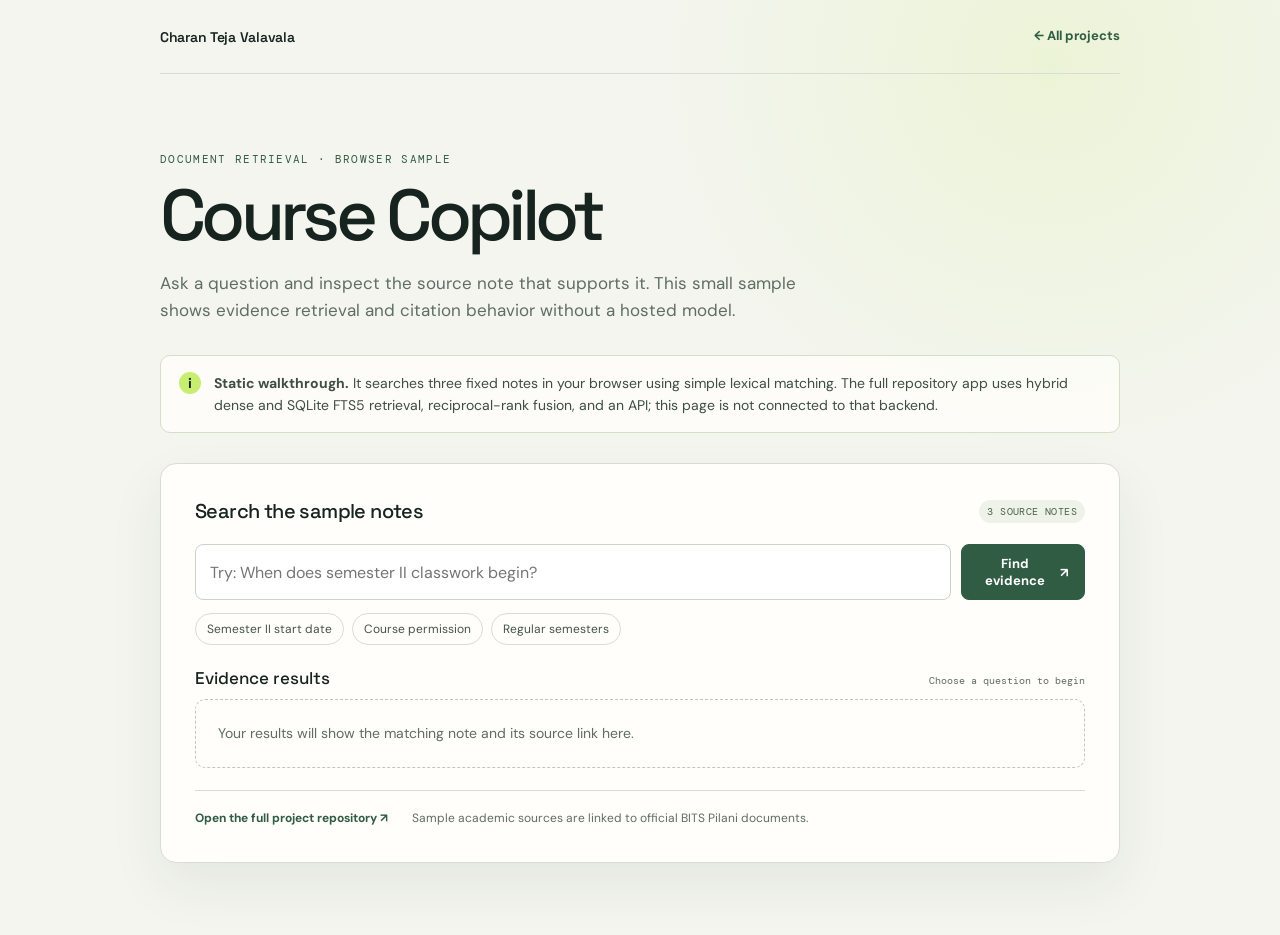
==== demos/course-copilot/index.html @ ea82d7a1 "Add sample project walkthroughs" ====
<!doctype html>
<html lang="en">
  <head>
    <meta charset="utf-8">
    <meta name="viewport" content="width=device-width, initial-scale=1">
    <meta name="description" content="A browser-only sample walkthrough of Course Copilot's source-grounded document retrieval experience.">
    <title>Course Copilot — Sample Walkthrough</title>
    <link rel="preconnect" href="https://fonts.googleapis.com">
    <link rel="preconnect" href="https://fonts.gstatic.com" crossorigin>
    <link href="https://fonts.googleapis.com/css2?family=DM+Mono:wght@400;500&amp;family=DM+Sans:wght@400;500;600;700&amp;family=Space+Grotesk:wght@400;500;600&amp;display=swap" rel="stylesheet">
    <link rel="stylesheet" href="../demo.css">
    <script src="app.js" defer></script>
  </head>
  <body>
    <div class="demo-wrap">
      <header class="demo-header">
        <a class="demo-brand" href="../../">Charan Teja Valavala</a>
        <a class="demo-back" href="../../#work">← All projects</a>
      </header>
      <main class="demo-main">
        <p class="eyebrow">Document retrieval · Browser sample</p>
        <h1>Course Copilot</h1>
        <p class="demo-intro">Ask a question and inspect the source note that supports it. This small sample shows evidence retrieval and citation behavior without a hosted model.</p>
        <div class="notice"><span class="notice-mark" aria-hidden="true">i</span><span><strong>Static walkthrough.</strong> It searches three fixed notes in your browser using simple lexical matching. The full repository app uses hybrid dense and SQLite FTS5 retrieval, reciprocal-rank fusion, and an API; this page is not connected to that backend.</span></div>
        <section class="demo-panel" aria-labelledby="panel-title">
          <div class="panel-top"><h2 id="panel-title" class="panel-title">Search the sample notes</h2><span class="demo-label">3 SOURCE NOTES</span></div>
          <form class="demo-form" id="search-form">
            <label class="sr-only" for="question">Question</label>
            <input class="demo-input" id="question" name="question" autocomplete="off" placeholder="Try: When does semester II classwork begin?" required>
            <button class="demo-button" type="submit">Find evidence <span aria-hidden="true">↗</span></button>
          </form>
          <div class="suggestions" aria-label="Suggested questions">
            <button class="suggestion" type="button" data-query="When does semester II classwork begin?">Semester II start date</button>
            <button class="suggestion" type="button" data-query="What does course registration require?">Course permission</button>
            <button class="suggestion" type="button" data-query="How many regular semesters are there?">Regular semesters</button>
          </div>
          <div class="results-head"><h2 id="result-title">Evidence results</h2><span id="result-count">Choose a question to begin</span></div>
          <div class="result-list" id="results" aria-live="polite"><div class="empty-state">Your results will show the matching note and its source link here.</div></div>
          <div class="demo-footer"><a href="https://github.com/charanvalavala/course-copilot" target="_blank" rel="noopener noreferrer">Open the full project repository ↗</a><span>Sample academic sources are linked to official BITS Pilani documents.</span></div>
        </section>
      </main>
    </div>
  </body>
</html>
---- demos/demo.css ----
:root {
  color-scheme: light;
  --page: #f4f5ef;
  --panel: #fffefa;
  --ink: #17231f;
  --muted: #5f6d64;
  --line: #d8ddd4;
  --green: #315c44;
  --accent: #c7ee70;
  --mono: "DM Mono", monospace;
  --sans: "DM Sans", sans-serif;
  --display: "Space Grotesk", sans-serif;
}

* { box-sizing: border-box; }

body {
  min-width: 320px;
  margin: 0;
  background:
    radial-gradient(circle at 82% 7%, rgb(199 238 112 / 19%), transparent 25rem),
    var(--page);
  color: var(--ink);
  font: 16px / 1.6 var(--sans);
  -webkit-font-smoothing: antialiased;
}

a { color: inherit; text-decoration: none; }
a:focus-visible, button:focus-visible, input:focus-visible, select:focus-visible {
  outline: 3px solid #536aff;
  outline-offset: 3px;
}

.demo-wrap { width: min(960px, calc(100% - 40px)); margin: 0 auto; }
.demo-header { display: flex; min-height: 74px; align-items: center; justify-content: space-between; border-bottom: 1px solid var(--line); }
.demo-brand { font: 600 14px var(--display); letter-spacing: -.02em; }
.demo-back { color: var(--green); font-size: 13px; font-weight: 700; }
.demo-main { padding: clamp(36px, 7vw, 78px) 0 72px; }
.eyebrow { margin: 0 0 12px; color: var(--green); font: 11px var(--mono); letter-spacing: .12em; text-transform: uppercase; }
h1 { max-width: 760px; margin: 0; font: 500 clamp(42px, 8vw, 72px) / 1.03 var(--display); letter-spacing: -.065em; }
.demo-intro { max-width: 660px; margin: 18px 0 0; color: var(--muted); font-size: 17px; }
.notice { display: flex; gap: 13px; align-items: flex-start; margin: 30px 0; padding: 16px 18px; border: 1px solid #d4dfc7; border-radius: 10px; background: rgb(255 254 250 / 82%); color: #3e4e43; font-size: 14px; }
.notice-mark { display: grid; width: 22px; height: 22px; flex: 0 0 auto; place-items: center; border-radius: 50%; background: var(--accent); color: var(--ink); font-weight: 700; }
.demo-panel { padding: clamp(20px, 4vw, 34px); border: 1px solid var(--line); border-radius: 16px; background: var(--panel); box-shadow: 0 22px 55px rgb(33 49 40 / 7%); }
.panel-top { display: flex; gap: 12px; align-items: center; justify-content: space-between; margin-bottom: 20px; }
.panel-title { margin: 0; font: 500 20px var(--display); letter-spacing: -.03em; }
.demo-label { padding: 5px 8px; border-radius: 99px; background: #eef2e9; color: #48604e; font: 10px var(--mono); letter-spacing: .04em; white-space: nowrap; }
.demo-form { display: flex; gap: 10px; }
.demo-input, .demo-select { width: 100%; min-width: 0; min-height: 48px; padding: 11px 14px; border: 1px solid #cbd4cb; border-radius: 8px; background: white; color: var(--ink); font: inherit; }
.demo-button { display: inline-flex; min-height: 46px; align-items: center; justify-content: center; gap: 8px; padding: 10px 16px; border: 1px solid var(--green); border-radius: 8px; background: var(--green); color: white; font: 700 13px var(--sans); cursor: pointer; transition: transform 180ms ease, background-color 180ms ease, box-shadow 180ms ease; }
.demo-button:hover { transform: translateY(-2px); background: #244632; box-shadow: 0 6px 14px rgb(36 70 50 / 13%); }
.demo-button.secondary { border-color: var(--line); background: white; color: var(--ink); }
.demo-button.secondary:hover { background: #f2f4ee; }
.demo-button.danger { border-color: #a5473d; background: #a5473d; }
.suggestions { display: flex; flex-wrap: wrap; gap: 8px; margin: 13px 0 22px; }
.suggestion { padding: 7px 11px; border: 1px solid var(--line); border-radius: 99px; background: transparent; color: #45544a; font: 12px var(--sans); cursor: pointer; transition: background-color 160ms ease, border-color 160ms ease; }
.suggestion:hover { border-color: #9eae9c; background: #f0f3ec; }
.results-head { display: flex; align-items: baseline; justify-content: space-between; gap: 12px; margin: 22px 0 10px; }
.results-head h2 { margin: 0; font: 500 17px var(--display); }
.results-head span { color: var(--muted); font: 10px var(--mono); }
.result-list { display: grid; gap: 10px; }
.result-card { padding: 16px; border: 1px solid var(--line); border-radius: 10px; background: white; animation: reveal-card 260ms ease-out both; }
.result-meta { display: flex; flex-wrap: wrap; gap: 8px 12px; align-items: center; color: var(--muted); font: 10px var(--mono); }
.result-card h3 { margin: 7px 0 5px; font: 600 16px var(--display); }
.result-card p { margin: 0; color: #35453c; font-size: 14px; line-height: 1.65; }
.result-card a { display: inline-block; margin-top: 11px; color: var(--green); font-size: 12px; font-weight: 700; }
.empty-state { padding: 22px; border: 1px dashed #bdc8bd; border-radius: 10px; color: var(--muted); font-size: 14px; }
.split { display: grid; grid-template-columns: 1.1fr .9fr; gap: 16px; }
.data-block { padding: 18px; border: 1px solid var(--line); border-radius: 10px; background: white; }
.data-block h2 { margin: 0 0 13px; font: 500 18px var(--display); }
.data-block p { margin: 0; color: #35453c; font-size: 14px; }
.data-block dl { display: grid; gap: 9px; margin: 0; }
.data-block dl div { display: flex; gap: 12px; justify-content: space-between; border-bottom: 1px solid #edf0e9; padding-bottom: 8px; font-size: 13px; }
.data-block dt { color: var(--muted); }
.data-block dd { margin: 0; font-weight: 700; text-align: right; }
.scenario-summary { margin: 0 0 14px; color: var(--muted); }
.decision-row { display: flex; flex-wrap: wrap; gap: 10px; margin-top: 17px; }
.trace { display: grid; gap: 9px; margin: 0; padding: 0; list-style: none; }
.trace li { display: grid; grid-template-columns: 76px 1fr; gap: 10px; font-size: 13px; }
.trace time { color: var(--muted); font: 10px var(--mono); }
.trace span { color: #34443a; }
.demo-footer { display: flex; flex-wrap: wrap; gap: 12px 24px; margin-top: 22px; padding-top: 18px; border-top: 1px solid var(--line); color: var(--muted); font-size: 12px; }
.demo-footer a { color: var(--green); font-weight: 700; }
.sr-only { position: absolute; width: 1px; height: 1px; padding: 0; margin: -1px; overflow: hidden; clip: rect(0, 0, 0, 0); white-space: nowrap; border: 0; }

@keyframes reveal-card { from { opacity: 0; transform: translateY(6px); } to { opacity: 1; transform: translateY(0); } }

@media (max-width: 640px) {
  .demo-wrap { width: min(100% - 28px, 960px); }
  .demo-header { min-height: 62px; }
  .demo-brand { font-size: 12px; }
  .demo-back { font-size: 12px; }
  .demo-intro { font-size: 15px; }
  .notice { font-size: 13px; }
  .panel-top { align-items: flex-start; flex-direction: column; }
  .demo-form { align-items: stretch; flex-direction: column; }
  .demo-button { width: 100%; }
  .split { grid-template-columns: 1fr; }
  .results-head { align-items: flex-start; flex-direction: column; gap: 4px; }
}

@media (prefers-reduced-motion: reduce) {
  *, *::before, *::after { scroll-behavior: auto !important; animation-duration: .01ms !important; animation-iteration-count: 1 !important; transition-duration: .01ms !important; }
}
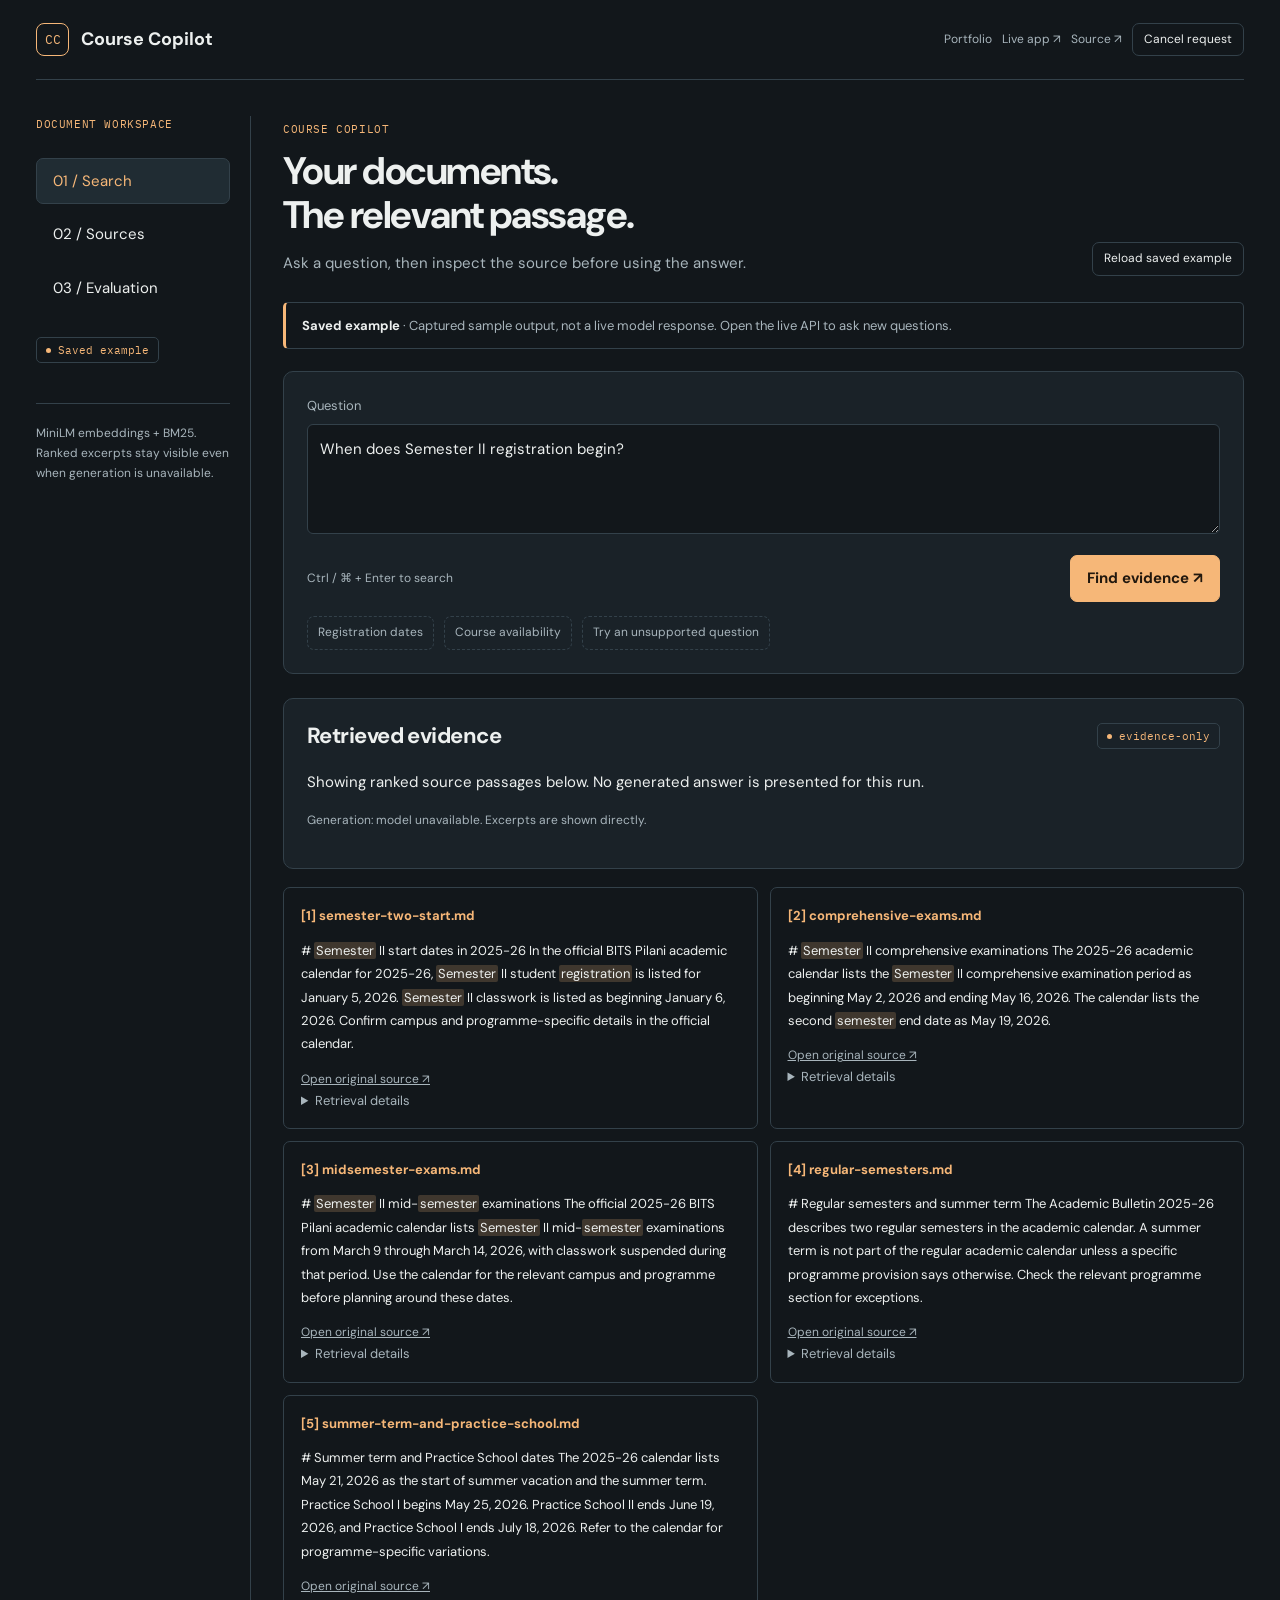
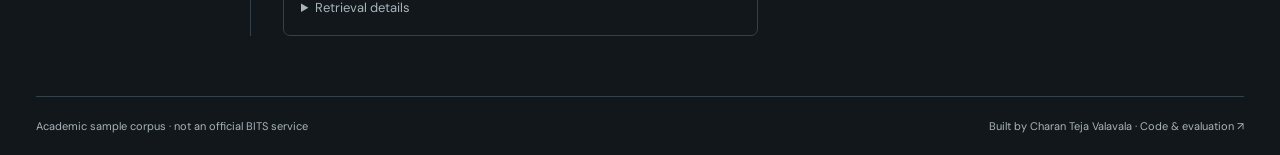
==== commit e94b1fb8: "Revamp portfolio with actual app captures, interactive previews and instant saved demos" ====
--- a/demos/course-copilot/index.html
+++ b/demos/course-copilot/index.html
@@ -1,44 +1,182 @@
 <!doctype html>
 <html lang="en">
   <head>
-    <meta charset="utf-8">
-    <meta name="viewport" content="width=device-width, initial-scale=1">
-    <meta name="description" content="A browser-only sample walkthrough of Course Copilot's source-grounded document retrieval experience.">
-    <title>Course Copilot — Sample Walkthrough</title>
-    <link rel="preconnect" href="https://fonts.googleapis.com">
-    <link rel="preconnect" href="https://fonts.gstatic.com" crossorigin>
-    <link href="https://fonts.googleapis.com/css2?family=DM+Mono:wght@400;500&amp;family=DM+Sans:wght@400;500;600;700&amp;family=Space+Grotesk:wght@400;500;600&amp;display=swap" rel="stylesheet">
-    <link rel="stylesheet" href="../demo.css">
-    <script src="app.js" defer></script>
+    <meta charset="utf-8" />
+    <meta name="viewport" content="width=device-width, initial-scale=1" />
+    <meta name="theme-color" content="#12171b" />
+    <title>Course Copilot | Charan Teja Valavala</title>
+    <link rel="stylesheet" href="./styles.css" />
   </head>
-  <body>
-    <div class="demo-wrap">
-      <header class="demo-header">
-        <a class="demo-brand" href="../../">Charan Teja Valavala</a>
-        <a class="demo-back" href="../../#work">← All projects</a>
+  <body data-saved="true" style="--accent: #f6b778">
+    <div class="shell">
+      <header>
+        <a href="#main" class="brand"
+          ><span class="logo">CC</span>Course Copilot</a
+        >
+        <nav>
+          <a class="optional" href="https://charanvalavala.github.io"
+            >Portfolio</a
+          ><a
+            href="https://charan-course-copilot.onrender.com"
+            target="_blank"
+            rel="noopener"
+            >Live app ↗</a
+          ><a
+            class="optional"
+            href="https://github.com/charanvalavala/course-copilot"
+            target="_blank"
+            rel="noopener"
+            >Source ↗</a
+          ><button id="cancel" class="small">Cancel request</button>
+        </nav>
       </header>
-      <main class="demo-main">
-        <p class="eyebrow">Document retrieval · Browser sample</p>
-        <h1>Course Copilot</h1>
-        <p class="demo-intro">Ask a question and inspect the source note that supports it. This small sample shows evidence retrieval and citation behavior without a hosted model.</p>
-        <div class="notice"><span class="notice-mark" aria-hidden="true">i</span><span><strong>Static walkthrough.</strong> It searches three fixed notes in your browser using simple lexical matching. The full repository app uses hybrid dense and SQLite FTS5 retrieval, reciprocal-rank fusion, and an API; this page is not connected to that backend.</span></div>
-        <section class="demo-panel" aria-labelledby="panel-title">
-          <div class="panel-top"><h2 id="panel-title" class="panel-title">Search the sample notes</h2><span class="demo-label">3 SOURCE NOTES</span></div>
-          <form class="demo-form" id="search-form">
-            <label class="sr-only" for="question">Question</label>
-            <input class="demo-input" id="question" name="question" autocomplete="off" placeholder="Try: When does semester II classwork begin?" required>
-            <button class="demo-button" type="submit">Find evidence <span aria-hidden="true">↗</span></button>
-          </form>
-          <div class="suggestions" aria-label="Suggested questions">
-            <button class="suggestion" type="button" data-query="When does semester II classwork begin?">Semester II start date</button>
-            <button class="suggestion" type="button" data-query="What does course registration require?">Course permission</button>
-            <button class="suggestion" type="button" data-query="How many regular semesters are there?">Regular semesters</button>
+      <main id="main">
+        <div class="workspace">
+          <aside class="rail">
+            <div class="eyebrow">Document workspace</div>
+            <nav>
+              <button class="active" aria-pressed="true" data-panel="ask">
+                01 / Search</button
+              ><button aria-pressed="false" data-panel="sources">
+                02 / Sources</button
+              ><button aria-pressed="false" data-panel="eval">
+                03 / Evaluation
+              </button>
+            </nav>
+            <span id="health" class="badge">Connecting</span>
+            <div class="rail-note">
+              <p class="quiet">
+                MiniLM embeddings + BM25. Ranked excerpts stay visible even when
+                generation is unavailable.
+              </p>
+            </div>
+          </aside>
+          <div>
+            <div class="page-title">
+              <div>
+                <span class="eyebrow">Course Copilot</span>
+                <h1>Your documents.<br />The relevant passage.</h1>
+                <p>
+                  Ask a question, then inspect the source before using the
+                  answer.
+                </p>
+              </div>
+              <button id="saved" class="small">View saved example ↗</button>
+            </div>
+            <div id="mode" class="notice">
+              Live document search. The saved example works without the API.
+            </div>
+            <section data-view="ask">
+              <div class="panel">
+                <label for="question">Question</label
+                ><textarea
+                  id="question"
+                  placeholder="When does Semester II registration begin?"
+                ></textarea>
+                <div class="ask-actions">
+                  <span>Ctrl / ⌘ + Enter to search</span
+                  ><button id="ask" class="primary">Find evidence ↗</button>
+                </div>
+                <div class="samples">
+                  <button
+                    data-question="When does Semester II registration begin?"
+                  >
+                    Registration dates</button
+                  ><button
+                    data-question="Does a bulletin listing guarantee a course will be offered?"
+                  >
+                    Course availability</button
+                  ><button
+                    data-question="What is the weather forecast tomorrow?"
+                  >
+                    Try an unsupported question
+                  </button>
+                </div>
+              </div>
+              <div id="results" class="result" aria-live="polite">
+                <div class="empty">
+                  <div class="big">⌕</div>
+                  <h2>Start with a question.</h2>
+                  <p>The answer mode and source passages will appear here.</p>
+                </div>
+              </div>
+            </section>
+            <section data-view="sources" hidden>
+              <div class="panel">
+                <div class="panel-head">
+                  <h2>Source library</h2>
+                  <span id="doc-count" class="badge">Sources</span>
+                </div>
+                <div id="documents"></div>
+                <div id="upload-area">
+                  <label for="upload"
+                    >Add a PDF, TXT or Markdown file, up to 8 MB</label
+                  ><input
+                    class="file-input"
+                    id="upload"
+                    type="file"
+                    accept=".pdf,.txt,.md"
+                  /><button id="seed" class="small">Load sample sources</button>
+                </div>
+                <p class="mode-note">
+                  Text PDFs only. Use documents you have permission to process.
+                  Public demos disable uploads and deletion.
+                </p>
+              </div>
+            </section>
+            <section data-view="eval" hidden>
+              <div class="panel">
+                <div class="panel-head">
+                  <h2>Retrieval evaluation</h2>
+                  <button id="evaluate" class="primary">
+                    Run live evaluation
+                  </button>
+                </div>
+                <p class="quiet">
+                  The original set has 52 answerable questions and 15
+                  out-of-scope prompts. These scores measure source retrieval,
+                  not generated-answer correctness.
+                </p>
+                <div id="metrics"></div>
+                <details>
+                  <summary>Challenge benchmark &amp; methodology</summary>
+                  <div id="challenge"></div>
+                  <p class="quiet">
+                    The separate challenge uses fictional policy documents,
+                    passage-level labels, archived versions, ambiguity and
+                    out-of-scope prompts. It is manually authored, not an
+                    independent user study.
+                  </p>
+                </details>
+                <label for="eval-upload">Evaluate your own JSONL set</label
+                ><input id="eval-upload" type="file" accept=".jsonl" /><button
+                  id="custom-eval"
+                  class="small"
+                >
+                  Run uploaded set
+                </button>
+              </div>
+            </section>
           </div>
-          <div class="results-head"><h2 id="result-title">Evidence results</h2><span id="result-count">Choose a question to begin</span></div>
-          <div class="result-list" id="results" aria-live="polite"><div class="empty-state">Your results will show the matching note and its source link here.</div></div>
-          <div class="demo-footer"><a href="https://github.com/charanvalavala/course-copilot" target="_blank" rel="noopener noreferrer">Open the full project repository ↗</a><span>Sample academic sources are linked to official BITS Pilani documents.</span></div>
-        </section>
+        </div>
       </main>
+      <footer>
+        <span>Academic sample corpus · not an official BITS service</span
+        ><span
+          >Built by Charan Teja Valavala ·
+          <a href="https://github.com/charanvalavala/course-copilot"
+            >Code &amp; evaluation ↗</a
+          ></span
+        >
+      </footer>
     </div>
+    <button
+      id="feedback"
+      class="feedback"
+      role="status"
+      aria-live="polite"
+      hidden
+    ></button>
+    <script type="module" src="./app.js"></script>
   </body>
 </html>
--- a/demos/course-copilot/styles.css
+++ b/demos/course-copilot/styles.css
@@ -0,0 +1,727 @@
+@import url("https://fonts.googleapis.com/css2?family=DM+Sans:wght@400;500;600;700&family=IBM+Plex+Mono:wght@400;500&display=swap");
+:root {
+  color-scheme: dark;
+  --bg: #12171b;
+  --panel: #1a2228;
+  --raised: #202c33;
+  --ink: #edf0ef;
+  --muted: #a8b5bc;
+  --line: #33414a;
+  --accent: #f6b778;
+  --accent-ink: #22180e;
+  font-family: "DM Sans", sans-serif;
+}
+* {
+  box-sizing: border-box;
+}
+body {
+  margin: 0;
+  background: var(--bg);
+  color: var(--ink);
+  font-size: 15px;
+  line-height: 1.65;
+}
+a {
+  color: inherit;
+  text-decoration: none;
+}
+button,
+input,
+textarea,
+select {
+  font: inherit;
+}
+button,
+a,
+input,
+textarea,
+select {
+  outline-offset: 5px;
+}
+button:focus-visible,
+a:focus-visible,
+input:focus-visible,
+textarea:focus-visible {
+  outline: 2px solid var(--accent);
+}
+button {
+  cursor: pointer;
+}
+button:disabled {
+  opacity: 0.5;
+  cursor: wait;
+}
+button,
+.btn {
+  border: 1px solid var(--line);
+  background: transparent;
+  color: var(--ink);
+  padding: 10px 16px;
+  border-radius: 7px;
+  transition:
+    background 0.2s,
+    transform 0.2s,
+    border-color 0.2s;
+}
+button:hover,
+.btn:hover {
+  background: var(--raised);
+  border-color: var(--accent);
+}
+.primary {
+  background: var(--accent);
+  border-color: var(--accent);
+  color: var(--accent-ink);
+  font-weight: 700;
+}
+.primary:hover {
+  background: var(--accent);
+  transform: translateY(-2px);
+}
+button.small,
+.btn.small {
+  font-size: 12px;
+  padding: 6px 11px;
+}
+.quiet {
+  color: var(--muted);
+}
+.mono,
+.eyebrow {
+  font:
+    11px/1.6 "IBM Plex Mono",
+    monospace;
+  letter-spacing: 0.055em;
+}
+.eyebrow {
+  color: var(--accent);
+  text-transform: uppercase;
+}
+.shell {
+  max-width: 1460px;
+  margin: auto;
+  padding: 0 36px;
+}
+header {
+  display: flex;
+  align-items: center;
+  justify-content: space-between;
+  min-height: 80px;
+  border-bottom: 1px solid var(--line);
+  gap: 20px;
+}
+.brand {
+  font-size: 18px;
+  font-weight: 700;
+  display: flex;
+  align-items: center;
+  gap: 12px;
+}
+.logo {
+  display: grid;
+  width: 33px;
+  height: 33px;
+  border: 1px solid var(--accent);
+  border-radius: 8px;
+  place-items: center;
+  color: var(--accent);
+  font:
+    13px "IBM Plex Mono",
+    monospace;
+}
+header nav,
+.actions,
+.samples {
+  display: flex;
+  align-items: center;
+  gap: 10px;
+  flex-wrap: wrap;
+}
+header nav a {
+  font-size: 12px;
+  color: var(--muted);
+}
+main {
+  padding: 36px 0 60px;
+}
+.workspace {
+  display: grid;
+  grid-template-columns: 215px minmax(0, 1fr);
+  gap: 32px;
+}
+.rail {
+  border-right: 1px solid var(--line);
+  padding-right: 20px;
+}
+.rail nav {
+  display: grid;
+  gap: 7px;
+  margin: 24px 0;
+}
+.rail nav button {
+  text-align: left;
+  border-color: transparent;
+}
+.rail nav button.active {
+  color: var(--accent);
+  background: var(--raised);
+  border-color: var(--line);
+}
+.rail .quiet {
+  font-size: 12px;
+}
+.rail-note {
+  margin-top: 40px;
+  padding-top: 20px;
+  border-top: 1px solid var(--line);
+}
+h1,
+h2,
+h3,
+p {
+  margin-top: 0;
+}
+h1 {
+  font-size: clamp(27px, 3vw, 42px);
+  line-height: 1.15;
+  letter-spacing: -0.04em;
+  margin: 8px 0 14px;
+}
+h2 {
+  font-size: 22px;
+  line-height: 1.3;
+  letter-spacing: -0.025em;
+  margin-bottom: 12px;
+}
+h3 {
+  font-size: 15px;
+  margin-bottom: 10px;
+}
+.page-title {
+  display: flex;
+  justify-content: space-between;
+  align-items: end;
+  gap: 20px;
+  margin-bottom: 26px;
+}
+.page-title p {
+  max-width: 630px;
+  color: var(--muted);
+  margin-bottom: 0;
+}
+.badge {
+  display: inline-flex;
+  align-items: center;
+  gap: 7px;
+  padding: 5px 9px;
+  border: 1px solid var(--line);
+  border-radius: 5px;
+  font:
+    11px "IBM Plex Mono",
+    monospace;
+  color: var(--accent);
+}
+.badge:before {
+  content: "";
+  width: 5px;
+  height: 5px;
+  background: currentColor;
+  border-radius: 50%;
+}
+.notice {
+  padding: 12px 16px;
+  border: 1px solid var(--line);
+  border-left: 3px solid var(--accent);
+  border-radius: 5px;
+  font-size: 13px;
+  color: var(--muted);
+  margin-bottom: 22px;
+}
+.notice strong {
+  color: var(--ink);
+}
+.panel {
+  border: 1px solid var(--line);
+  border-radius: 10px;
+  background: var(--panel);
+  padding: 23px;
+  min-width: 0;
+}
+.panel + .panel {
+  margin-top: 18px;
+}
+.panel-head {
+  display: flex;
+  align-items: center;
+  justify-content: space-between;
+  gap: 16px;
+  margin-bottom: 18px;
+}
+.panel-head h2,
+.panel-head h3 {
+  margin: 0;
+}
+.tabs {
+  display: flex;
+  gap: 7px;
+  flex-wrap: wrap;
+}
+.tabs button.active {
+  background: var(--raised);
+  border-color: var(--accent);
+  color: var(--accent);
+}
+textarea,
+input,
+select {
+  background: var(--bg);
+  border: 1px solid var(--line);
+  border-radius: 6px;
+  color: var(--ink);
+  padding: 12px;
+  width: 100%;
+}
+textarea {
+  resize: vertical;
+  min-height: 110px;
+}
+label {
+  display: block;
+  font-size: 13px;
+  color: var(--muted);
+  margin-bottom: 7px;
+}
+input::placeholder,
+textarea::placeholder {
+  color: #84959f;
+}
+.form-row {
+  display: flex;
+  gap: 10px;
+  align-items: end;
+}
+.form-row > div {
+  flex: 1;
+}
+.form-row button {
+  flex-shrink: 0;
+}
+.ask-actions {
+  display: flex;
+  justify-content: space-between;
+  align-items: center;
+  gap: 16px;
+  margin-top: 14px;
+}
+.ask-actions span {
+  font-size: 12px;
+  color: var(--muted);
+}
+.samples {
+  margin-top: 14px;
+}
+.samples button {
+  padding: 6px 10px;
+  border-style: dashed;
+  font-size: 12px;
+  color: var(--muted);
+}
+.result {
+  margin-top: 24px;
+  animation: arrive 0.32s ease both;
+}
+.answer {
+  white-space: pre-wrap;
+  line-height: 1.8;
+}
+.evidence-grid {
+  display: grid;
+  grid-template-columns: repeat(2, minmax(0, 1fr));
+  gap: 12px;
+  margin-top: 18px;
+}
+.evidence {
+  border: 1px solid var(--line);
+  border-radius: 7px;
+  padding: 17px;
+  background: var(--bg);
+  font-size: 13px;
+}
+.evidence p {
+  margin: 12px 0;
+  line-height: 1.8;
+}
+.evidence .source {
+  font-weight: 700;
+  color: var(--accent);
+  overflow-wrap: anywhere;
+}
+.evidence a {
+  font-size: 12px;
+  text-decoration: underline;
+  color: var(--muted);
+}
+mark {
+  color: var(--ink);
+  background: color-mix(in srgb, var(--accent) 20%, transparent);
+  padding: 0 2px;
+  border-radius: 2px;
+}
+.metrics {
+  display: grid;
+  grid-template-columns: repeat(4, minmax(0, 1fr));
+  gap: 12px;
+  margin-bottom: 20px;
+}
+.metric {
+  border: 1px solid var(--line);
+  padding: 18px;
+  border-radius: 7px;
+}
+.metric span,
+.metric small {
+  display: block;
+  color: var(--muted);
+  font-size: 11px;
+}
+.metric strong {
+  display: block;
+  font-size: 29px;
+  font-weight: 500;
+  letter-spacing: -0.04em;
+  margin: 5px 0;
+}
+.metric details {
+  font-size: 11px;
+  color: var(--muted);
+}
+.table-wrap {
+  overflow: auto;
+}
+table {
+  border-collapse: collapse;
+  width: 100%;
+  font-size: 13px;
+}
+th,
+td {
+  text-align: left;
+  padding: 13px 12px;
+  border-bottom: 1px solid var(--line);
+  white-space: nowrap;
+}
+th {
+  font-size: 11px;
+  color: var(--muted);
+  font-weight: 500;
+}
+tbody tr:hover {
+  background: var(--raised);
+}
+.chart {
+  width: 100%;
+  height: 180px;
+  overflow: visible;
+}
+.chart text {
+  fill: var(--muted);
+  font:
+    10px "IBM Plex Mono",
+    monospace;
+}
+.chart .series {
+  stroke: var(--accent);
+  fill: none;
+  stroke-width: 2.5;
+}
+.chart .point {
+  fill: var(--accent);
+}
+.two-col {
+  display: grid;
+  grid-template-columns: 1.5fr 1fr;
+  gap: 18px;
+}
+.scenario-list {
+  display: grid;
+  gap: 8px;
+}
+.scenario {
+  text-align: left;
+  padding: 15px;
+  background: var(--panel);
+}
+.scenario strong,
+.scenario span {
+  display: block;
+}
+.scenario strong {
+  font-size: 13px;
+}
+.scenario span {
+  font-size: 12px;
+  color: var(--muted);
+  margin-top: 6px;
+}
+.scenario.selected {
+  border-color: var(--accent);
+  background: var(--raised);
+}
+.timeline {
+  display: grid;
+  gap: 0;
+  margin: 20px 0;
+}
+.step {
+  display: flex;
+  gap: 12px;
+  align-items: start;
+  font-size: 13px;
+  padding: 12px 0;
+  border-bottom: 1px solid var(--line);
+}
+.step b {
+  display: grid;
+  place-items: center;
+  flex-shrink: 0;
+  width: 23px;
+  height: 23px;
+  border: 1px solid var(--line);
+  border-radius: 50%;
+  font:
+    11px "IBM Plex Mono",
+    monospace;
+  color: var(--accent);
+}
+.step p {
+  margin: 0;
+}
+.trace {
+  margin-top: 15px;
+  padding-left: 18px;
+  font:
+    12px/1.8 "IBM Plex Mono",
+    monospace;
+  overflow-wrap: anywhere;
+}
+.trace li {
+  padding: 10px 0;
+  border-bottom: 1px solid var(--line);
+}
+summary {
+  cursor: pointer;
+  color: var(--muted);
+  font-size: 13px;
+}
+pre {
+  white-space: pre-wrap;
+  overflow-wrap: anywhere;
+  font:
+    12px/1.7 "IBM Plex Mono",
+    monospace;
+}
+.feedback {
+  position: fixed;
+  bottom: 24px;
+  left: 50%;
+  transform: translateX(-50%);
+  z-index: 20;
+  padding: 12px 20px;
+  max-width: 90vw;
+  background: #303d45;
+  border: 1px solid var(--accent);
+  border-radius: 8px;
+  color: var(--ink);
+  box-shadow: 0 12px 40px #0005;
+  font-size: 13px;
+}
+.error {
+  color: #ffbaa8;
+}
+.hidden,
+[hidden] {
+  display: none !important;
+}
+.empty {
+  padding: 40px 20px;
+  text-align: center;
+  color: var(--muted);
+  font-size: 14px;
+}
+.empty .big {
+  font-size: 40px;
+  color: var(--accent);
+  margin-bottom: 8px;
+}
+footer {
+  padding: 20px 0;
+  border-top: 1px solid var(--line);
+  display: flex;
+  justify-content: space-between;
+  gap: 15px;
+  color: var(--muted);
+  font-size: 11px;
+}
+.file-input {
+  max-width: 350px;
+}
+.busy-indicator {
+  display: inline-block;
+  width: 7px;
+  height: 7px;
+  border-radius: 50%;
+  background: var(--accent);
+  animation: pulse 1s infinite;
+}
+.compare {
+  display: grid;
+  grid-template-columns: 1fr 1fr;
+  gap: 16px;
+  margin-top: 18px;
+}
+.compare h3 {
+  color: var(--accent);
+}
+.mode-note {
+  font-size: 12px;
+  color: var(--muted);
+  margin: 15px 0;
+}
+.decision {
+  padding: 18px;
+  border: 1px solid var(--accent);
+  border-radius: 8px;
+  margin-top: 18px;
+}
+.decision .form-row {
+  margin-top: 15px;
+}
+.trace-payload {
+  color: var(--muted);
+}
+.inline-link {
+  color: var(--accent);
+  text-decoration: underline;
+}
+.skeleton {
+  height: 12px;
+  background: var(--raised);
+  border-radius: 3px;
+  margin: 10px 0;
+  width: 80%;
+}
+@keyframes arrive {
+  from {
+    opacity: 0;
+    transform: translateY(8px);
+  }
+  to {
+    opacity: 1;
+    transform: none;
+  }
+}
+@keyframes pulse {
+  50% {
+    opacity: 0.3;
+  }
+}
+@media (max-width: 950px) {
+  .workspace {
+    grid-template-columns: 170px minmax(0, 1fr);
+    gap: 20px;
+  }
+  .shell {
+    padding: 0 22px;
+  }
+  .metrics {
+    grid-template-columns: repeat(2, 1fr);
+  }
+  .two-col {
+    grid-template-columns: 1fr;
+  }
+  .evidence-grid {
+    grid-template-columns: 1fr;
+  }
+}
+@media (max-width: 650px) {
+  .shell {
+    padding: 0 16px;
+  }
+  header {
+    min-height: 70px;
+    gap: 12px;
+  }
+  header nav a {
+    font-size: 11px;
+  }
+  .brand {
+    font-size: 15px;
+  }
+  header nav .optional {
+    display: none;
+  }
+  main {
+    padding-top: 25px;
+  }
+  .workspace {
+    display: block;
+  }
+  .rail {
+    border: 0;
+    padding: 0;
+  }
+  .rail > .eyebrow,
+  .rail > .quiet,
+  .rail-note {
+    display: none;
+  }
+  .rail nav {
+    display: flex;
+    overflow: auto;
+    margin: 0 0 24px;
+  }
+  .rail nav button {
+    white-space: nowrap;
+    font-size: 12px;
+    padding: 8px 10px;
+  }
+  .page-title {
+    align-items: start;
+    flex-direction: column;
+  }
+  .panel {
+    padding: 17px;
+  }
+  .form-row {
+    flex-wrap: wrap;
+  }
+  .form-row > div {
+    min-width: 150px;
+  }
+  .evidence-grid,
+  .compare {
+    grid-template-columns: 1fr;
+  }
+  .metric strong {
+    font-size: 25px;
+  }
+  .ask-actions {
+    flex-wrap: wrap;
+  }
+  footer {
+    flex-direction: column;
+    gap: 4px;
+  }
+  .page-title h1 {
+    font-size: 31px;
+  }
+}
+@media (prefers-reduced-motion: reduce) {
+  *,
+  *:before,
+  *:after {
+    animation: none !important;
+    transition: none !important;
+    scroll-behavior: auto !important;
+  }
+}
